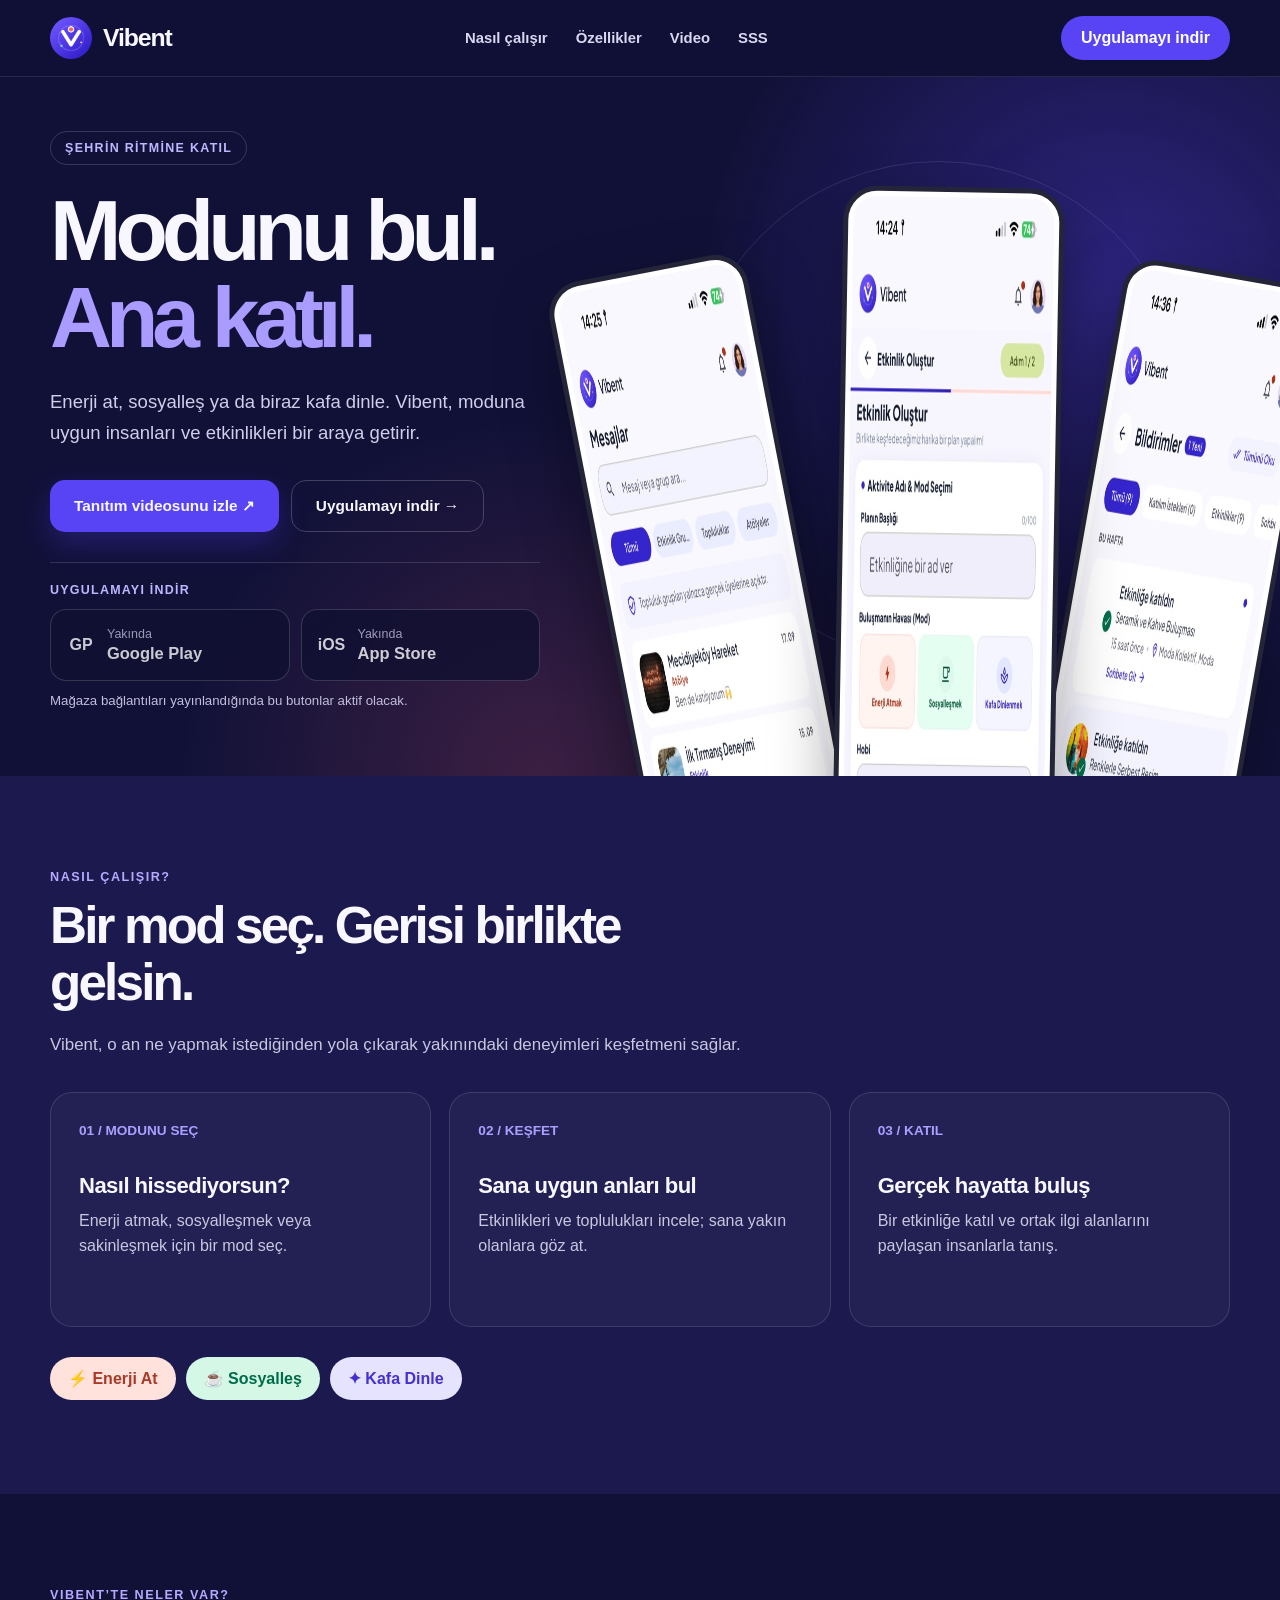
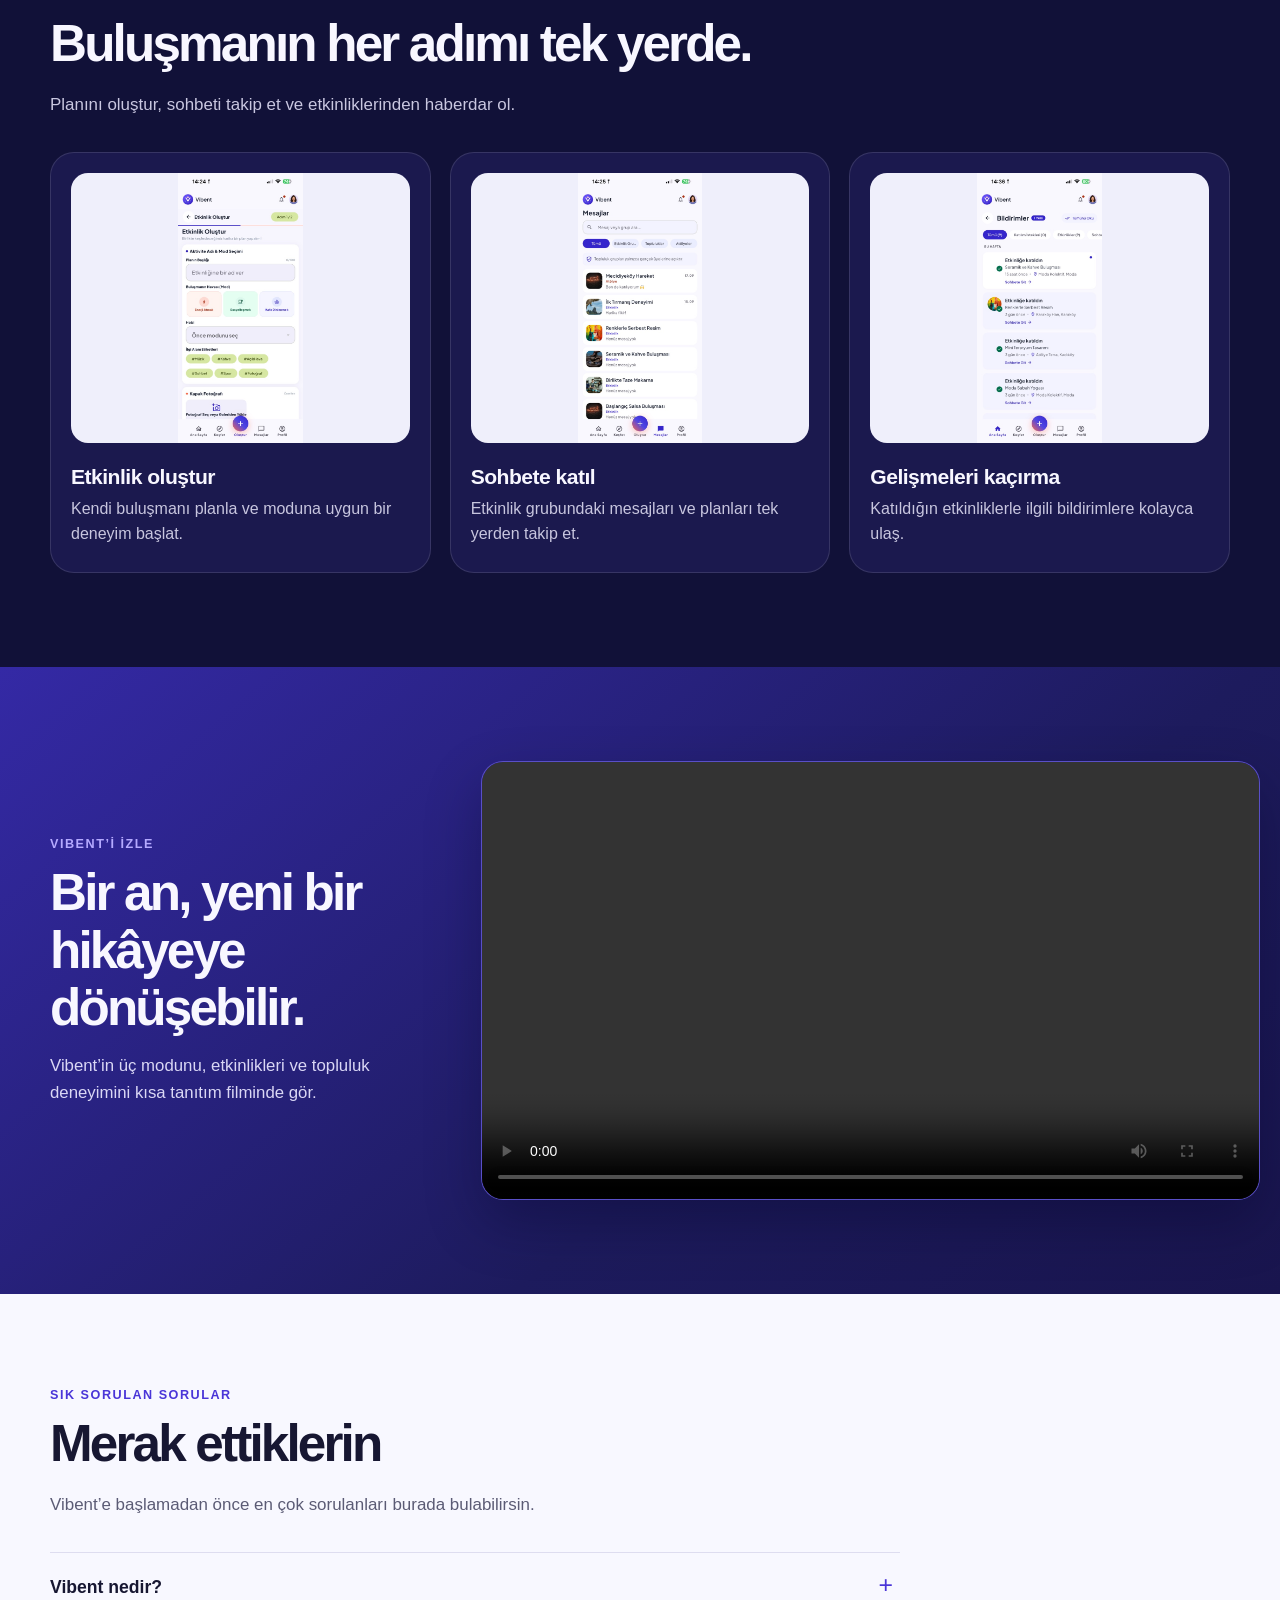
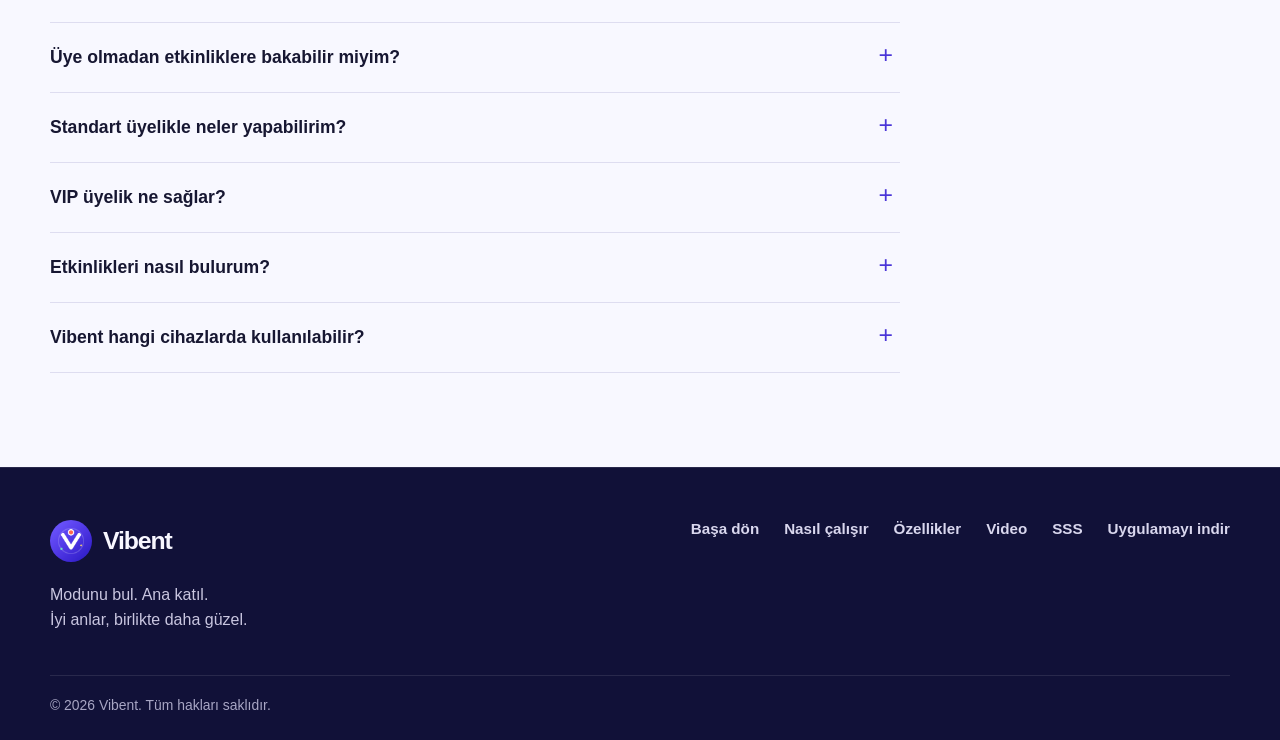
==== index.html @ 6abf18bc "deploy: publish Vibent landing site" ====
<!doctype html>
<html lang="tr">
<head>
  <meta charset="utf-8">
  <meta name="viewport" content="width=device-width, initial-scale=1">
  <meta name="theme-color" content="#171444">
  <meta name="description" content="Vibent ile moduna uygun etkinlikleri ve toplulukları keşfet. Yeni insanlarla gerçek hayatta buluş, istersen kendi etkinliğini oluştur.">
  <title>Vibent — Modunu bul. Ana katıl.</title>
  <link rel="icon" type="image/png" href="assets/vibent-icon.png">
  <style>
    :root { font-family: Inter, ui-sans-serif, -apple-system, BlinkMacSystemFont, "Segoe UI", sans-serif; color:#f8f7ff; background:#111138; scroll-behavior:smooth; }
    * { box-sizing:border-box; }
    body { margin:0; min-width:320px; }
    a { color:inherit; text-decoration:none; }
    button, summary { font:inherit; }
    img { display:block; max-width:100%; }
    section[id] { scroll-margin-top:92px; }
    .container { width:min(100% - 48px, 1180px); margin-inline:auto; }
    .site-header { position:sticky; top:0; z-index:30; background:rgba(17,17,56,.92); backdrop-filter:blur(18px); border-bottom:1px solid rgba(255,255,255,.1); }
    .header-inner { min-height:76px; display:flex; align-items:center; justify-content:space-between; gap:24px; }
    .brand { display:inline-flex; align-items:center; gap:11px; font-size:1.55rem; font-weight:800; letter-spacing:-.045em; white-space:nowrap; }
    .brand img { width:42px; height:42px; border-radius:50%; }
    .desktop-nav { display:flex; align-items:center; gap:28px; color:#dad8f0; font-size:.93rem; font-weight:600; }
    .desktop-nav a:hover, .footer-links a:hover { color:#fff; }
    .pill-link { display:inline-flex; align-items:center; justify-content:center; min-height:44px; padding:0 20px; border-radius:999px; background:#5844f5; color:#fff; font-weight:700; transition:background .2s, transform .2s; }
    .pill-link:hover { background:#7160ff; transform:translateY(-2px); }
    .mobile-nav { display:none; }
    .hero { position:relative; isolation:isolate; overflow:hidden; background:radial-gradient(circle at 87% 32%,rgba(91,69,246,.39),transparent 34%),radial-gradient(circle at 42% 100%,rgba(255,96,112,.18),transparent 35%),#111138; }
    .hero::before { content:""; position:absolute; z-index:-1; width:500px; height:500px; border:1px solid rgba(185,171,255,.15); border-radius:50%; right:7%; top:12%; }
    .hero-inner { min-height:650px; display:grid; grid-template-columns:48% 52%; align-items:center; gap:10px; padding-block:54px 65px; }
    .eyebrow { display:inline-flex; margin-bottom:22px; padding:9px 14px; border:1px solid rgba(255,255,255,.16); border-radius:999px; color:#beb7ff; font-size:.78rem; font-weight:800; letter-spacing:.105em; }
    h1 { margin:0; font-size:clamp(3.5rem,6.7vw,5.75rem); line-height:1.01; letter-spacing:-.07em; font-weight:850; }
    h1 span { color:#a99bff; }
    .hero-copy>p { max-width:480px; margin:27px 0 32px; color:#d1cee9; font-size:1.16rem; line-height:1.65; }
    .actions { display:flex; flex-wrap:wrap; gap:12px; }
    .button { display:inline-flex; align-items:center; justify-content:center; min-height:52px; padding:0 24px; border-radius:15px; font-size:.96rem; font-weight:750; transition:transform .2s, background .2s; }
    .button:hover { transform:translateY(-2px); }
    .button.primary { background:#5844f5; box-shadow:0 12px 28px rgba(80,55,230,.3); }
    .button.primary:hover { background:#7261ff; }
    .button.secondary { border:1px solid rgba(255,255,255,.2); }
    .button.secondary:hover { background:rgba(255,255,255,.08); }
    .phones { height:500px; position:relative; }
    .phone { position:absolute; width:33%; max-width:214px; padding:5px; border:5px solid #25253a; border-radius:34px; background:#fff; box-shadow:0 26px 62px rgba(0,0,0,.38); overflow:hidden; }
    .phone img { width:100%; border-radius:23px; }
    .phone.messages { left:2%; top:88px; transform:rotate(-11deg); }
    .phone.create { left:34%; top:16px; z-index:2; width:36%; max-width:226px; transform:rotate(1deg); }
    .phone.notifications { right:0; top:94px; transform:rotate(10deg); }
    .section { padding-block:94px; }
    .section-heading { max-width:720px; margin-bottom:34px; }
    .kicker { display:block; margin-bottom:13px; color:#b5aaff; font-size:.79rem; font-weight:800; letter-spacing:.12em; text-transform:uppercase; }
    h2 { margin:0; font-size:clamp(2.2rem,4vw,3.6rem); letter-spacing:-.055em; line-height:1.12; }
    .section-heading p { margin:19px 0 0; color:#c9c7e0; font-size:1.06rem; line-height:1.6; }
    .how { background:#1b194e; }
    .steps { display:grid; grid-template-columns:repeat(3,1fr); gap:18px; }
    .step { padding:28px; min-height:235px; border:1px solid rgba(255,255,255,.12); border-radius:22px; background:rgba(255,255,255,.035); }
    .step-number { display:inline-block; margin-bottom:35px; color:#aaa0ff; font-size:.85rem; font-weight:800; }
    .step h3 { margin:0 0 10px; font-size:1.38rem; letter-spacing:-.025em; }
    .step p { margin:0; color:#c9c7e0; line-height:1.55; }
    .moods { display:flex; flex-wrap:wrap; gap:10px; margin-top:30px; }
    .mood { display:inline-flex; padding:12px 18px; border-radius:999px; font-weight:700; }
    .mood.energy { color:#a93a29; background:#ffe2dc; }
    .mood.social { color:#006b4c; background:#d5f7e6; }
    .mood.calm { color:#4330cd; background:#e6e3ff; }
    .features { background:#111138; }
    .feature-list { display:grid; grid-template-columns:repeat(3,1fr); gap:19px; }
    .feature { padding:20px; border:1px solid rgba(255,255,255,.12); border-radius:24px; background:#1b194e; }
    .feature-image { height:270px; overflow:hidden; border-radius:17px; background:#efeffb; display:flex; justify-content:center; }
    .feature-image img { width:auto; height:100%; max-width:none; }
    .feature h3 { margin:22px 0 8px; font-size:1.32rem; letter-spacing:-.025em; }
    .feature p { margin:0 0 5px; color:#c8c6df; line-height:1.55; }
    .video-section { background:linear-gradient(140deg,#3429a5,#1d1b5d 62%,#19154e); }
    .hero-store { max-width:490px; margin-top:30px; padding-top:20px; border-top:1px solid rgba(255,255,255,.14); scroll-margin-top:110px; }
    .hero-store-label { display:block; margin-bottom:12px; color:#beb7ff; font-size:.78rem; font-weight:800; letter-spacing:.1em; }
    .store-buttons { display:grid; grid-template-columns:repeat(2,minmax(0,1fr)); gap:11px; }
    .store-badge { display:flex; align-items:center; gap:11px; width:100%; min-height:72px; padding:12px 15px; border:1px solid rgba(255,255,255,.2); border-radius:16px; background:#101031; color:#fff; text-align:left; cursor:not-allowed; opacity:.78; }
    .store-symbol { flex:none; width:30px; font-size:1rem; font-weight:800; line-height:1; text-align:center; }
    .store-badge small, .store-badge strong { display:block; }
    .store-badge small { margin-bottom:3px; color:#c2bfdc; font-size:.78rem; }
    .store-badge strong { font-size:1.03rem; line-height:1.2; }
    .download-note { margin:11px 0 0!important; color:#c2bfdc!important; font-size:.83rem!important; line-height:1.4!important; }
    .video-layout { display:grid; grid-template-columns:34% 66%; align-items:center; gap:30px; }
    .video-layout p { color:#dad7f5; line-height:1.6; font-size:1.05rem; }
    .video-frame { overflow:hidden; border:1px solid rgba(255,255,255,.2); border-radius:22px; box-shadow:0 23px 55px rgba(4,3,33,.3); background:#3023b9; }
    .video-frame video { width:100%; aspect-ratio:16/9; display:block; }
    .faq { background:#f8f8ff; color:#171732; }
    .faq .kicker { color:#4a35d8; }
    .faq .section-heading p { color:#5b5b75; }
    .faq-list { max-width:850px; }
    .faq-list details { border-bottom:1px solid #deddf0; }
    .faq-list details:first-child { border-top:1px solid #deddf0; }
    .faq-list summary { list-style:none; cursor:pointer; position:relative; padding:24px 43px 24px 0; font-size:1.1rem; font-weight:700; }
    .faq-list summary::-webkit-details-marker { display:none; }
    .faq-list summary::after { content:"+"; position:absolute; right:7px; top:18px; font-size:1.55rem; font-weight:400; color:#4a35d8; }
    .faq-list details[open] summary::after { content:"−"; }
    .faq-list details p { max-width:720px; margin:0 0 24px; color:#53536f; line-height:1.65; }
    .site-footer { background:#111138; border-top:1px solid rgba(255,255,255,.1); }
    .footer-main { display:flex; justify-content:space-between; gap:30px; padding-block:52px 42px; }
    .footer-main p { max-width:330px; margin:17px 0 0; color:#c9c6e0; line-height:1.55; }
    .footer-links { display:flex; flex-wrap:wrap; align-items:start; gap:17px 25px; color:#d9d7ee; font-weight:600; font-size:.95rem; }
    .footer-bottom { padding:21px 0 27px; border-top:1px solid rgba(255,255,255,.1); color:#a8a6c4; font-size:.87rem; }
    :focus-visible { outline:3px solid #f7bb71; outline-offset:4px; }
    @media (max-width:980px) { .desktop-nav { gap:14px; } .hero-inner { grid-template-columns:1fr; padding-bottom:30px; } .hero-copy { max-width:700px; } .phones { width:min(620px,100%); margin:auto; height:480px; } .video-layout { grid-template-columns:1fr; } }
    @media (max-width:720px) { .container { width:min(100% - 32px, 1180px); } .desktop-nav, .header-inner>.pill-link { display:none; } .mobile-nav { display:block; position:relative; } .mobile-nav summary { list-style:none; display:flex; align-items:center; justify-content:center; width:44px; height:44px; border:1px solid rgba(255,255,255,.2); border-radius:12px; cursor:pointer; font-size:1.4rem; } .mobile-nav summary::-webkit-details-marker { display:none; } .mobile-menu { position:absolute; right:0; top:52px; display:flex; flex-direction:column; gap:0; min-width:220px; padding:8px; border:1px solid rgba(255,255,255,.16); border-radius:16px; background:#24215b; box-shadow:0 15px 30px rgba(0,0,0,.3); } .mobile-menu a { padding:12px 13px; border-radius:9px; font-weight:600; } .mobile-menu a:hover { background:rgba(255,255,255,.1); } .header-inner { min-height:68px; } .hero-inner { min-height:0; padding-block:52px 10px; } h1 { font-size:clamp(3.45rem,12vw,5rem); } .phones { height:430px; } .section { padding-block:68px; } .steps, .feature-list { grid-template-columns:1fr; } .step { min-height:0; } .step-number { margin-bottom:18px; } .feature { display:grid; grid-template-columns:150px 1fr; column-gap:20px; align-items:center; } .feature-image { grid-row:span 2; height:210px; } .feature h3 { margin-top:0; } .footer-main { flex-direction:column; } }
    @media (max-width:490px) { .hero-copy>p { font-size:1.04rem; } .phones { height:345px; width:116%; margin-left:-8%; } .phone { border-width:3px; padding:3px; border-radius:23px; } .phone img { border-radius:17px; } .phone.messages { top:55px; } .phone.create { top:9px; } .phone.notifications { top:62px; } .feature { display:block; } .feature-image { height:230px; } .store-badge { gap:7px; padding:10px; } .store-symbol { width:24px; font-size:.85rem; } .store-badge strong { font-size:.93rem; } .footer-links { display:grid; grid-template-columns:repeat(2,1fr); } }
    @media (prefers-reduced-motion:reduce) { :root { scroll-behavior:auto; } *,*::before,*::after { transition:none!important; animation:none!important; } }
  </style>
</head>
<body>
  <header class="site-header" id="ust">
    <div class="container header-inner">
      <a class="brand" href="#ust" aria-label="Vibent, sayfanın başına dön"><img src="assets/vibent-icon.png" alt=""><span>Vibent</span></a>
      <nav class="desktop-nav" aria-label="Ana menü">
        <a href="#nasil-calisir">Nasıl çalışır</a><a href="#ozellikler">Özellikler</a><a href="#video">Video</a><a href="#sss">SSS</a>
      </nav>
      <a class="pill-link" href="#indir">Uygulamayı indir</a>
      <details class="mobile-nav"><summary aria-label="Menüyü aç">☰</summary><nav class="mobile-menu" aria-label="Mobil menü"><a href="#nasil-calisir">Nasıl çalışır</a><a href="#ozellikler">Özellikler</a><a href="#video">Video</a><a href="#sss">SSS</a><a href="#indir">Uygulamayı indir</a></nav></details>
    </div>
  </header>
  <main>
    <section class="hero" aria-labelledby="hero-title">
      <div class="container hero-inner">
        <div class="hero-copy">
          <span class="eyebrow">ŞEHRİN RİTMİNE KATIL</span>
          <h1 id="hero-title">Modunu bul.<br><span>Ana katıl.</span></h1>
          <p>Enerji at, sosyalleş ya da biraz kafa dinle. Vibent, moduna uygun insanları ve etkinlikleri bir araya getirir.</p>
          <div class="actions"><a class="button primary" href="#video">Tanıtım videosunu izle ↗</a><a class="button secondary" href="#indir">Uygulamayı indir →</a></div>
          <div class="hero-store" id="indir" aria-label="Uygulama mağazaları">
            <span class="hero-store-label">UYGULAMAYI İNDİR</span>
            <div class="store-buttons">
              <button class="store-badge" type="button" disabled aria-label="Google Play indirme bağlantısı yakında"><span class="store-symbol" aria-hidden="true">GP</span><span><small>Yakında</small><strong>Google Play</strong></span></button>
              <button class="store-badge" type="button" disabled aria-label="App Store indirme bağlantısı yakında"><span class="store-symbol" aria-hidden="true">iOS</span><span><small>Yakında</small><strong>App Store</strong></span></button>
            </div>
            <p class="download-note">Mağaza bağlantıları yayınlandığında bu butonlar aktif olacak.</p>
          </div>
        </div>
        <div class="phones" aria-label="Vibent uygulamasının gerçek ekranları">
          <div class="phone messages"><img src="assets/messages.jpg" alt="Vibent mesajlar ekranı" width="461" height="1000"></div>
          <div class="phone create"><img src="assets/create.jpg" alt="Vibent etkinlik oluşturma ekranı" width="461" height="1000"></div>
          <div class="phone notifications"><img src="assets/notifications.jpg" alt="Vibent bildirimler ekranı" width="461" height="1000"></div>
        </div>
      </div>
    </section>
    <section class="section how" id="nasil-calisir" aria-labelledby="how-title">
      <div class="container">
        <div class="section-heading"><span class="kicker">NASIL ÇALIŞIR?</span><h2 id="how-title">Bir mod seç. Gerisi birlikte gelsin.</h2><p>Vibent, o an ne yapmak istediğinden yola çıkarak yakınındaki deneyimleri keşfetmeni sağlar.</p></div>
        <div class="steps">
          <article class="step"><span class="step-number">01 / MODUNU SEÇ</span><h3>Nasıl hissediyorsun?</h3><p>Enerji atmak, sosyalleşmek veya sakinleşmek için bir mod seç.</p></article>
          <article class="step"><span class="step-number">02 / KEŞFET</span><h3>Sana uygun anları bul</h3><p>Etkinlikleri ve toplulukları incele; sana yakın olanlara göz at.</p></article>
          <article class="step"><span class="step-number">03 / KATIL</span><h3>Gerçek hayatta buluş</h3><p>Bir etkinliğe katıl ve ortak ilgi alanlarını paylaşan insanlarla tanış.</p></article>
        </div>
        <div class="moods" aria-label="Vibent modları"><span class="mood energy">⚡ Enerji At</span><span class="mood social">☕ Sosyalleş</span><span class="mood calm">✦ Kafa Dinle</span></div>
      </div>
    </section>
    <section class="section features" id="ozellikler" aria-labelledby="features-title">
      <div class="container">
        <div class="section-heading"><span class="kicker">VIBENT’TE NELER VAR?</span><h2 id="features-title">Buluşmanın her adımı tek yerde.</h2><p>Planını oluştur, sohbeti takip et ve etkinliklerinden haberdar ol.</p></div>
        <div class="feature-list">
          <article class="feature"><div class="feature-image"><img src="assets/create.jpg" alt="Etkinlik oluşturma ekranı" loading="lazy" width="461" height="1000"></div><h3>Etkinlik oluştur</h3><p>Kendi buluşmanı planla ve moduna uygun bir deneyim başlat.</p></article>
          <article class="feature"><div class="feature-image"><img src="assets/messages.jpg" alt="Etkinlik mesajları ekranı" loading="lazy" width="461" height="1000"></div><h3>Sohbete katıl</h3><p>Etkinlik grubundaki mesajları ve planları tek yerden takip et.</p></article>
          <article class="feature"><div class="feature-image"><img src="assets/notifications.jpg" alt="Bildirimler ekranı" loading="lazy" width="461" height="1000"></div><h3>Gelişmeleri kaçırma</h3><p>Katıldığın etkinliklerle ilgili bildirimlere kolayca ulaş.</p></article>
        </div>
      </div>
    </section>
    <section class="section video-section" id="video" aria-labelledby="video-title">
      <div class="container video-layout">
        <div><span class="kicker">VIBENT’İ İZLE</span><h2 id="video-title">Bir an, yeni bir hikâyeye dönüşebilir.</h2><p>Vibent’in üç modunu, etkinlikleri ve topluluk deneyimini kısa tanıtım filminde gör.</p></div>
        <div class="video-frame"><video controls preload="metadata" playsinline aria-label="Vibent tanıtım videosu"><source src="assets/vibent-tanitim.mp4" type="video/mp4">Tarayıcın video oynatmayı desteklemiyor.</video></div>
      </div>
    </section>
    <section class="section faq" id="sss" aria-labelledby="faq-title">
      <div class="container">
        <div class="section-heading"><span class="kicker">SIK SORULAN SORULAR</span><h2 id="faq-title">Merak ettiklerin</h2><p>Vibent’e başlamadan önce en çok sorulanları burada bulabilirsin.</p></div>
        <div class="faq-list">
          <details><summary>Vibent nedir?</summary><p>Vibent; moduna, ilgine ve bulunduğun yere uygun etkinlikleri ve toplulukları keşfetmene yardımcı olan bir buluşma uygulamasıdır.</p></details>
          <details><summary>Üye olmadan etkinliklere bakabilir miyim?</summary><p>Evet. Misafir olarak etkinlikleri ve detaylarını inceleyebilirsin. Katılmak için hesap oluşturman veya giriş yapman gerekir.</p></details>
          <details><summary>Standart üyelikle neler yapabilirim?</summary><p>Giriş yaptıktan sonra etkinliklere ve topluluklara katılabilirsin. Mesajlaşma ve etkinlik oluşturma VIP üyeliğe dahildir.</p></details>
          <details><summary>VIP üyelik ne sağlar?</summary><p>VIP üyeler etkinlik ve topluluklara katılmanın yanında mesajlaşabilir ve kendi etkinliklerini oluşturabilir.</p></details>
          <details><summary>Etkinlikleri nasıl bulurum?</summary><p>Enerji At, Sosyalleş veya Kafa Dinle modlarından birini seçerek sana uygun etkinlikleri keşfedebilirsin. Konuma göre yakınındaki etkinliklere de bakabilirsin.</p></details>
          <details><summary>Vibent hangi cihazlarda kullanılabilir?</summary><p>Vibent, iPhone ve Android telefonlar için geliştiriliyor. Mağaza bağlantıları hazır olduğunda bu sayfaya eklenecek.</p></details>
        </div>
      </div>
    </section>
  </main>
  <footer class="site-footer">
    <div class="container footer-main">
      <div><a class="brand" href="#ust"><img src="assets/vibent-icon.png" alt=""><span>Vibent</span></a><p>Modunu bul. Ana katıl.<br>İyi anlar, birlikte daha güzel.</p></div>
      <nav class="footer-links" aria-label="Alt menü"><a href="#ust">Başa dön</a><a href="#nasil-calisir">Nasıl çalışır</a><a href="#ozellikler">Özellikler</a><a href="#video">Video</a><a href="#sss">SSS</a><a href="#indir">Uygulamayı indir</a></nav>
    </div>
    <div class="container footer-bottom">© 2026 Vibent. Tüm hakları saklıdır.</div>
  </footer>
  <script>
    document.querySelectorAll('.mobile-menu a').forEach((link) => {
      link.addEventListener('click', () => { document.querySelector('.mobile-nav').open = false; });
    });
  </script>
</body>
</html>
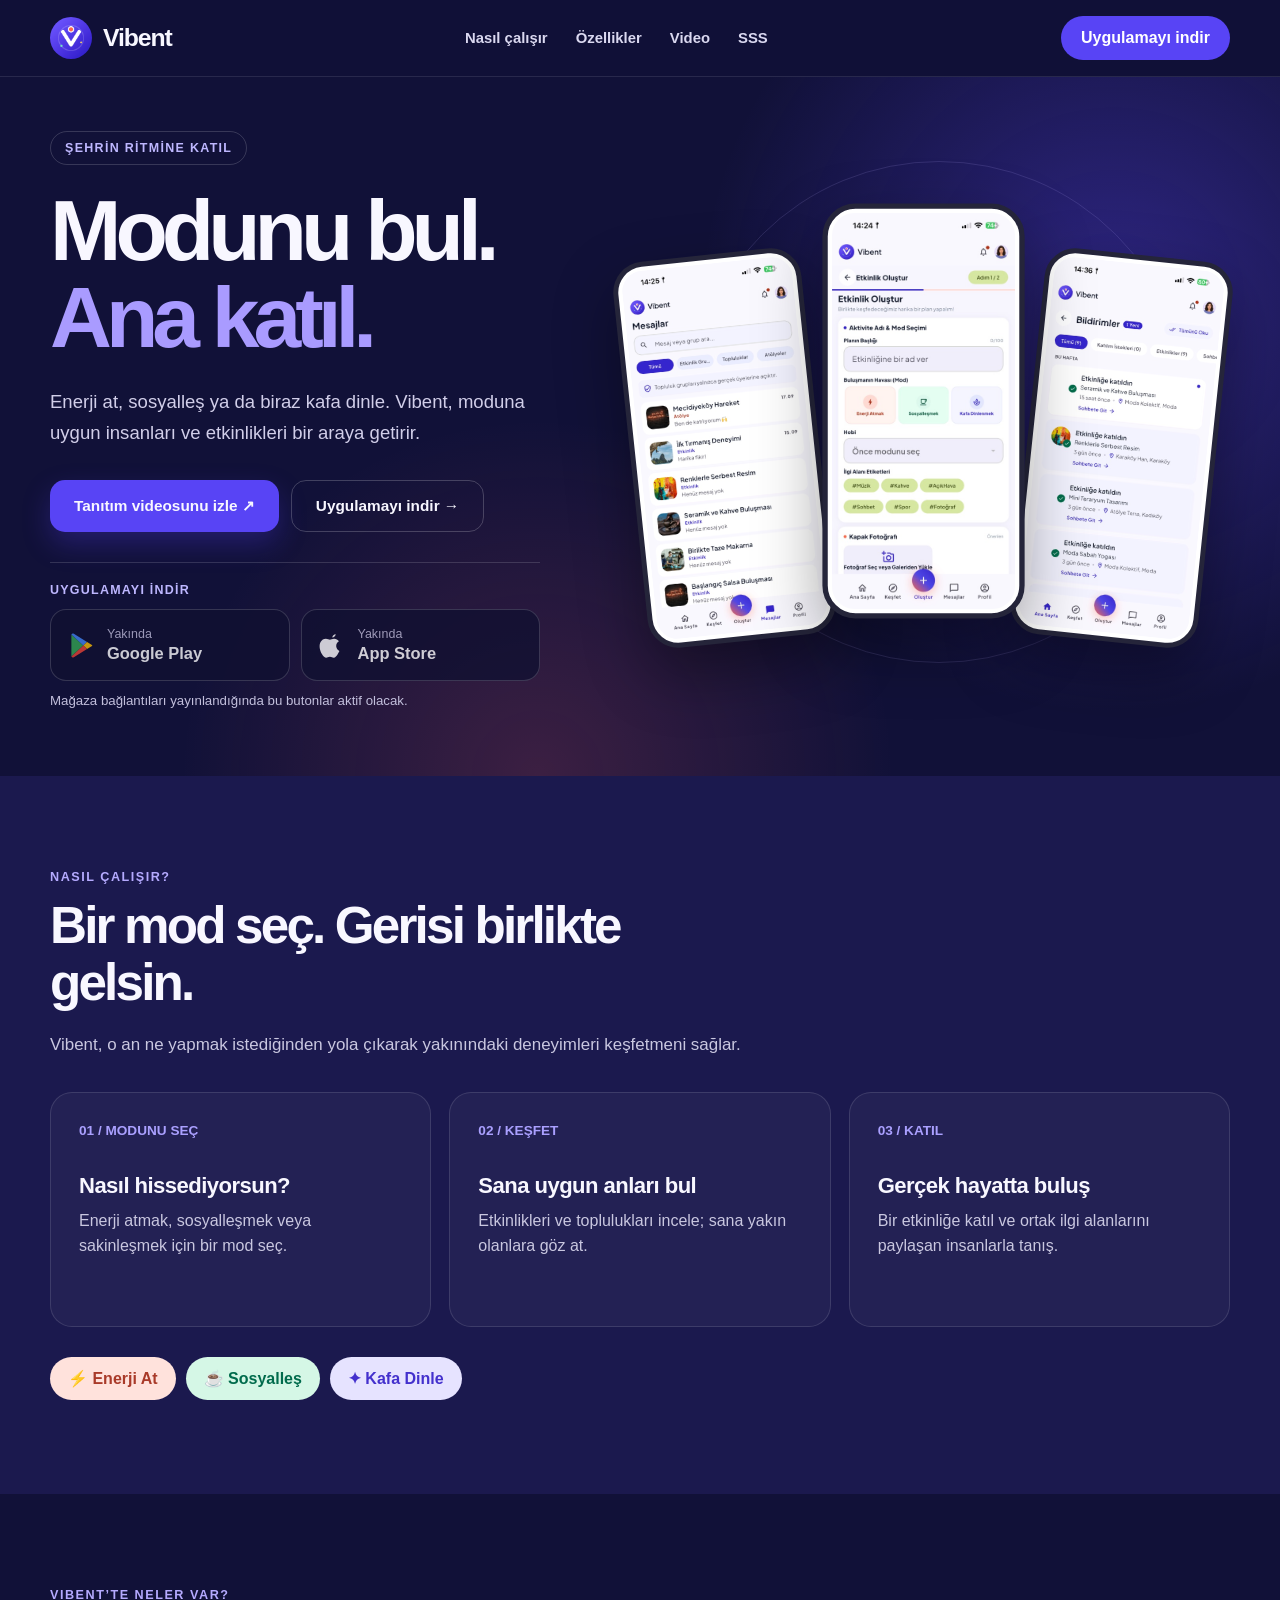
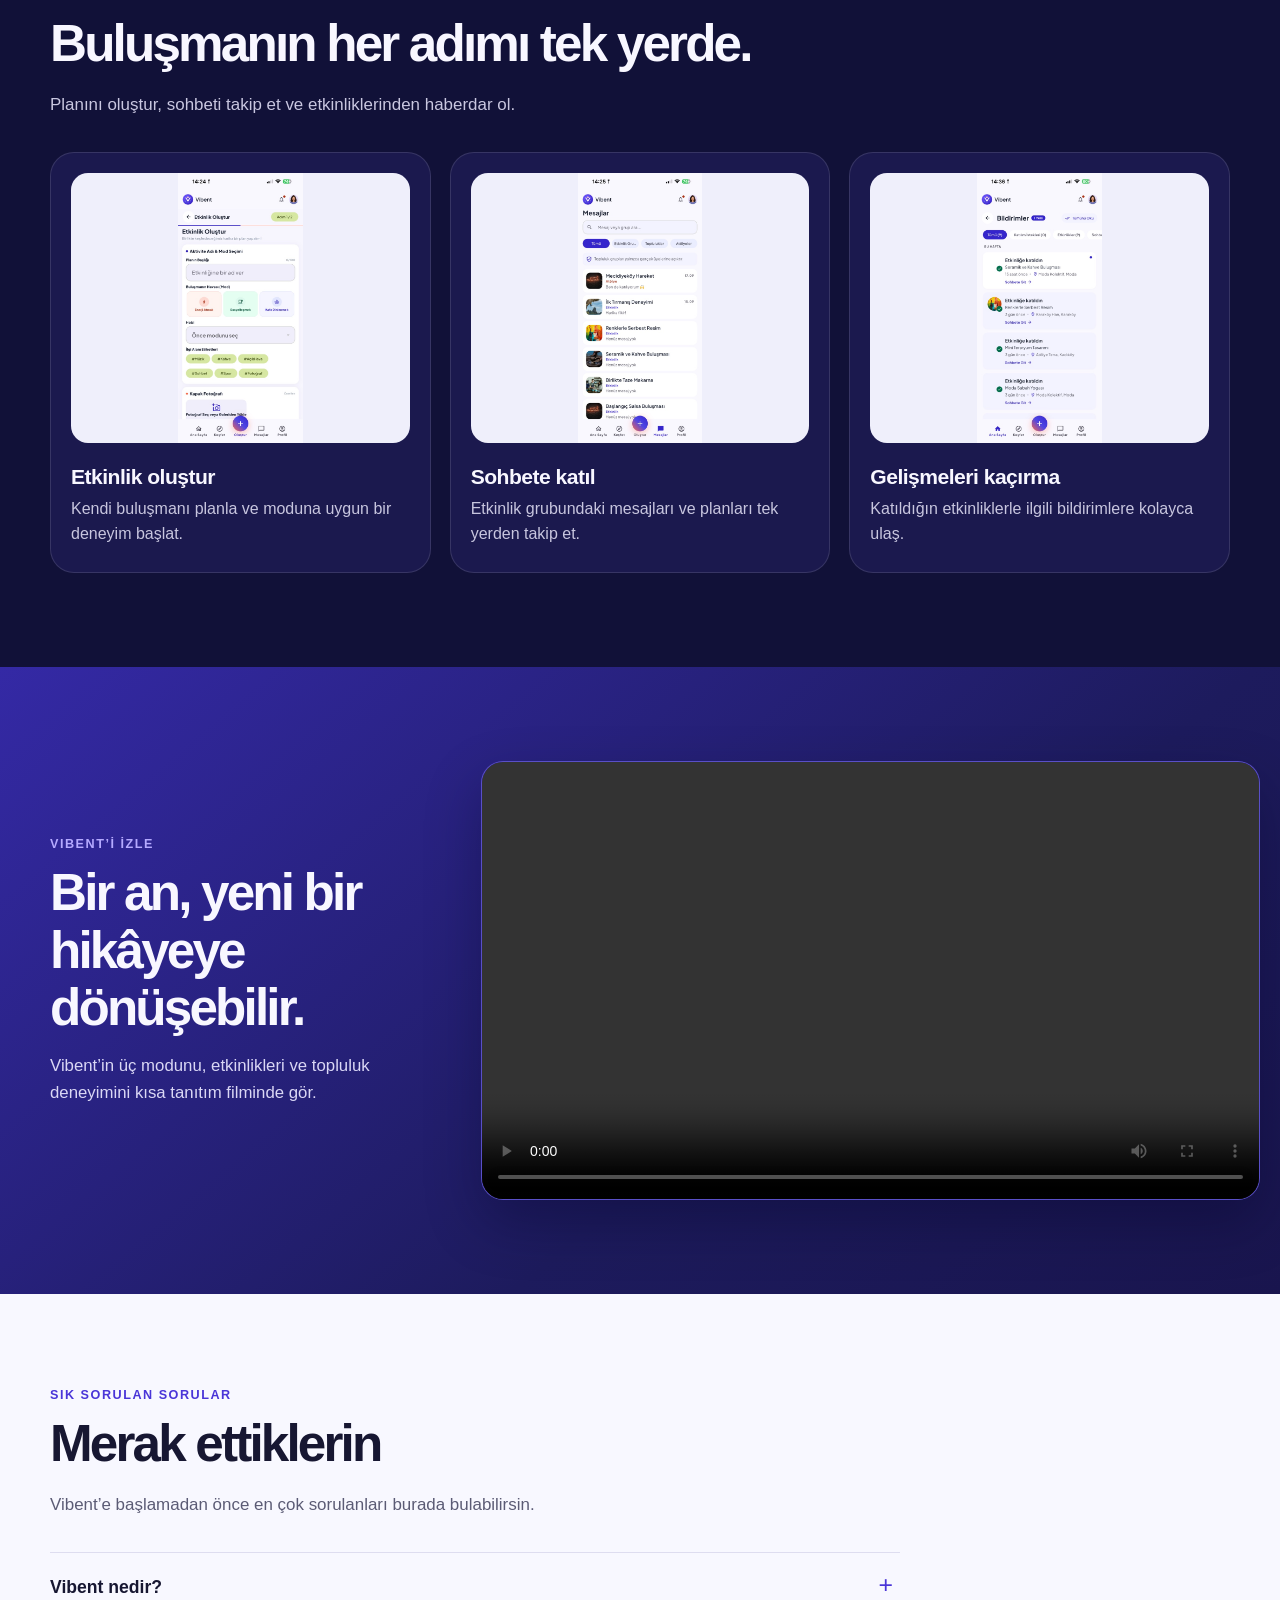
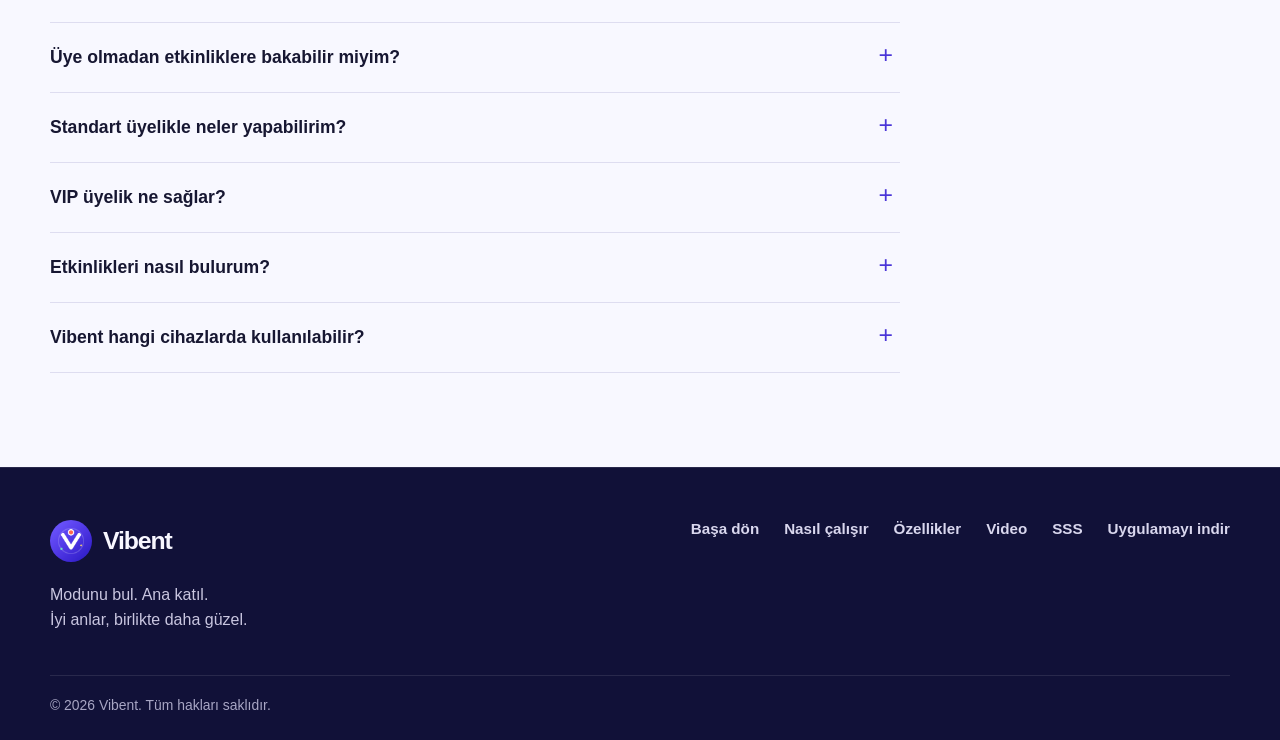
==== commit de6b3981: "Fix promo hero screens and store icons" ====
--- a/index.html
+++ b/index.html
@@ -27,7 +27,7 @@
     .mobile-nav { display:none; }
     .hero { position:relative; isolation:isolate; overflow:hidden; background:radial-gradient(circle at 87% 32%,rgba(91,69,246,.39),transparent 34%),radial-gradient(circle at 42% 100%,rgba(255,96,112,.18),transparent 35%),#111138; }
     .hero::before { content:""; position:absolute; z-index:-1; width:500px; height:500px; border:1px solid rgba(185,171,255,.15); border-radius:50%; right:7%; top:12%; }
-    .hero-inner { min-height:650px; display:grid; grid-template-columns:48% 52%; align-items:center; gap:10px; padding-block:54px 65px; }
+    .hero-inner { min-height:650px; display:grid; grid-template-columns:minmax(0,48%) minmax(0,52%); align-items:center; gap:0; padding-block:54px 65px; }
     .eyebrow { display:inline-flex; margin-bottom:22px; padding:9px 14px; border:1px solid rgba(255,255,255,.16); border-radius:999px; color:#beb7ff; font-size:.78rem; font-weight:800; letter-spacing:.105em; }
     h1 { margin:0; font-size:clamp(3.5rem,6.7vw,5.75rem); line-height:1.01; letter-spacing:-.07em; font-weight:850; }
     h1 span { color:#a99bff; }
@@ -39,12 +39,12 @@
     .button.primary:hover { background:#7261ff; }
     .button.secondary { border:1px solid rgba(255,255,255,.2); }
     .button.secondary:hover { background:rgba(255,255,255,.08); }
-    .phones { height:500px; position:relative; }
-    .phone { position:absolute; width:33%; max-width:214px; padding:5px; border:5px solid #25253a; border-radius:34px; background:#fff; box-shadow:0 26px 62px rgba(0,0,0,.38); overflow:hidden; }
-    .phone img { width:100%; border-radius:23px; }
-    .phone.messages { left:2%; top:88px; transform:rotate(-11deg); }
-    .phone.create { left:34%; top:16px; z-index:2; width:36%; max-width:226px; transform:rotate(1deg); }
-    .phone.notifications { right:0; top:94px; transform:rotate(10deg); }
+    .phones { min-width:0; display:grid; grid-template-columns:repeat(3,minmax(0,1fr)); align-items:center; gap:10px; padding:22px 14px; }
+    .phone { position:relative; width:100%; padding:4px; border:5px solid #25253a; border-radius:31px; background:#fff; box-shadow:0 26px 62px rgba(0,0,0,.38); overflow:hidden; }
+    .phone img { width:100%; height:auto; aspect-ratio:461 / 1000; border-radius:21px; object-fit:contain; }
+    .phone.messages { transform:translateY(27px) rotate(-6deg); }
+    .phone.create { z-index:2; transform:translateY(-10px) scale(1.07); }
+    .phone.notifications { transform:translateY(27px) rotate(6deg); }
     .section { padding-block:94px; }
     .section-heading { max-width:720px; margin-bottom:34px; }
     .kicker { display:block; margin-bottom:13px; color:#b5aaff; font-size:.79rem; font-weight:800; letter-spacing:.12em; text-transform:uppercase; }
@@ -73,7 +73,8 @@
     .hero-store-label { display:block; margin-bottom:12px; color:#beb7ff; font-size:.78rem; font-weight:800; letter-spacing:.1em; }
     .store-buttons { display:grid; grid-template-columns:repeat(2,minmax(0,1fr)); gap:11px; }
     .store-badge { display:flex; align-items:center; gap:11px; width:100%; min-height:72px; padding:12px 15px; border:1px solid rgba(255,255,255,.2); border-radius:16px; background:#101031; color:#fff; text-align:left; cursor:not-allowed; opacity:.78; }
-    .store-symbol { flex:none; width:30px; font-size:1rem; font-weight:800; line-height:1; text-align:center; }
+    .store-symbol { display:inline-flex; align-items:center; justify-content:center; flex:none; width:30px; height:32px; }
+    .store-symbol svg { display:block; width:27px; height:27px; }
     .store-badge small, .store-badge strong { display:block; }
     .store-badge small { margin-bottom:3px; color:#c2bfdc; font-size:.78rem; }
     .store-badge strong { font-size:1.03rem; line-height:1.2; }
@@ -99,9 +100,9 @@
     .footer-links { display:flex; flex-wrap:wrap; align-items:start; gap:17px 25px; color:#d9d7ee; font-weight:600; font-size:.95rem; }
     .footer-bottom { padding:21px 0 27px; border-top:1px solid rgba(255,255,255,.1); color:#a8a6c4; font-size:.87rem; }
     :focus-visible { outline:3px solid #f7bb71; outline-offset:4px; }
-    @media (max-width:980px) { .desktop-nav { gap:14px; } .hero-inner { grid-template-columns:1fr; padding-bottom:30px; } .hero-copy { max-width:700px; } .phones { width:min(620px,100%); margin:auto; height:480px; } .video-layout { grid-template-columns:1fr; } }
-    @media (max-width:720px) { .container { width:min(100% - 32px, 1180px); } .desktop-nav, .header-inner>.pill-link { display:none; } .mobile-nav { display:block; position:relative; } .mobile-nav summary { list-style:none; display:flex; align-items:center; justify-content:center; width:44px; height:44px; border:1px solid rgba(255,255,255,.2); border-radius:12px; cursor:pointer; font-size:1.4rem; } .mobile-nav summary::-webkit-details-marker { display:none; } .mobile-menu { position:absolute; right:0; top:52px; display:flex; flex-direction:column; gap:0; min-width:220px; padding:8px; border:1px solid rgba(255,255,255,.16); border-radius:16px; background:#24215b; box-shadow:0 15px 30px rgba(0,0,0,.3); } .mobile-menu a { padding:12px 13px; border-radius:9px; font-weight:600; } .mobile-menu a:hover { background:rgba(255,255,255,.1); } .header-inner { min-height:68px; } .hero-inner { min-height:0; padding-block:52px 10px; } h1 { font-size:clamp(3.45rem,12vw,5rem); } .phones { height:430px; } .section { padding-block:68px; } .steps, .feature-list { grid-template-columns:1fr; } .step { min-height:0; } .step-number { margin-bottom:18px; } .feature { display:grid; grid-template-columns:150px 1fr; column-gap:20px; align-items:center; } .feature-image { grid-row:span 2; height:210px; } .feature h3 { margin-top:0; } .footer-main { flex-direction:column; } }
-    @media (max-width:490px) { .hero-copy>p { font-size:1.04rem; } .phones { height:345px; width:116%; margin-left:-8%; } .phone { border-width:3px; padding:3px; border-radius:23px; } .phone img { border-radius:17px; } .phone.messages { top:55px; } .phone.create { top:9px; } .phone.notifications { top:62px; } .feature { display:block; } .feature-image { height:230px; } .store-badge { gap:7px; padding:10px; } .store-symbol { width:24px; font-size:.85rem; } .store-badge strong { font-size:.93rem; } .footer-links { display:grid; grid-template-columns:repeat(2,1fr); } }
+    @media (max-width:980px) { .desktop-nav { gap:14px; } .hero-inner { grid-template-columns:1fr; padding-bottom:30px; } .hero-copy { max-width:700px; } .phones { width:min(620px,100%); margin:auto; } .video-layout { grid-template-columns:1fr; } }
+    @media (max-width:720px) { .container { width:min(100% - 32px, 1180px); } .desktop-nav, .header-inner>.pill-link { display:none; } .mobile-nav { display:block; position:relative; } .mobile-nav summary { list-style:none; display:flex; align-items:center; justify-content:center; width:44px; height:44px; border:1px solid rgba(255,255,255,.2); border-radius:12px; cursor:pointer; font-size:1.4rem; } .mobile-nav summary::-webkit-details-marker { display:none; } .mobile-menu { position:absolute; right:0; top:52px; display:flex; flex-direction:column; gap:0; min-width:220px; padding:8px; border:1px solid rgba(255,255,255,.16); border-radius:16px; background:#24215b; box-shadow:0 15px 30px rgba(0,0,0,.3); } .mobile-menu a { padding:12px 13px; border-radius:9px; font-weight:600; } .mobile-menu a:hover { background:rgba(255,255,255,.1); } .header-inner { min-height:68px; } .hero-inner { min-height:0; padding-block:52px 10px; } h1 { font-size:clamp(3.45rem,12vw,5rem); } .phones { padding-block:38px; } .section { padding-block:68px; } .steps, .feature-list { grid-template-columns:1fr; } .step { min-height:0; } .step-number { margin-bottom:18px; } .feature { display:grid; grid-template-columns:150px 1fr; column-gap:20px; align-items:center; } .feature-image { grid-row:span 2; height:210px; } .feature h3 { margin-top:0; } .footer-main { flex-direction:column; } }
+    @media (max-width:490px) { .hero-copy>p { font-size:1.04rem; } .phones { gap:5px; padding:28px 7px 40px; } .phone { border-width:3px; padding:3px; border-radius:20px; } .phone img { border-radius:14px; } .phone.messages, .phone.notifications { transform:translateY(13px) rotate(0deg); } .phone.create { transform:translateY(-5px) scale(1.07); } .feature { display:block; } .feature-image { height:230px; } .store-badge { gap:7px; padding:10px; } .store-symbol { width:24px; } .store-symbol svg { width:23px; height:23px; } .store-badge strong { font-size:.93rem; } .footer-links { display:grid; grid-template-columns:repeat(2,1fr); } }
     @media (prefers-reduced-motion:reduce) { :root { scroll-behavior:auto; } *,*::before,*::after { transition:none!important; animation:none!important; } }
   </style>
 </head>
@@ -127,8 +128,8 @@
           <div class="hero-store" id="indir" aria-label="Uygulama mağazaları">
             <span class="hero-store-label">UYGULAMAYI İNDİR</span>
             <div class="store-buttons">
-              <button class="store-badge" type="button" disabled aria-label="Google Play indirme bağlantısı yakında"><span class="store-symbol" aria-hidden="true">GP</span><span><small>Yakında</small><strong>Google Play</strong></span></button>
-              <button class="store-badge" type="button" disabled aria-label="App Store indirme bağlantısı yakında"><span class="store-symbol" aria-hidden="true">iOS</span><span><small>Yakında</small><strong>App Store</strong></span></button>
+              <button class="store-badge" type="button" disabled aria-label="Google Play indirme bağlantısı yakında"><span class="store-symbol" aria-hidden="true"><svg viewBox="0 0 32 32" xmlns="http://www.w3.org/2000/svg"><path fill="#34A853" d="M4 2.9v26.2L18.1 16z"/><path fill="#4285F4" d="M4 2.9 18.1 16l4.5-4.2L6.9 2.2C5.8 1.5 4.8 1.8 4 2.9z"/><path fill="#FBBC04" d="m18.1 16 4.5-4.2 5.3 3.2c1.2.7 1.2 1.3 0 2l-5.3 3.2z"/><path fill="#EA4335" d="m4 29.1 14.1-13.1 4.5 4.2-15.7 9.6c-1.1.7-2.1.4-2.9-.7z"/></svg></span><span><small>Yakında</small><strong>Google Play</strong></span></button>
+              <button class="store-badge" type="button" disabled aria-label="App Store indirme bağlantısı yakında"><span class="store-symbol" aria-hidden="true"><svg viewBox="0 0 24 24" xmlns="http://www.w3.org/2000/svg" fill="currentColor"><path d="M15.8 2c-.3 1.4-1.5 2.7-3.1 2.9.1-1.5 1.4-2.8 3.1-2.9ZM19 16.9c-.5 1.2-.8 1.7-1.5 2.8-.9 1.4-2.1 3.1-3.6 3.1-1.3 0-1.6-.8-3.3-.8-1.7 0-2.1.8-3.4.8-1.5.1-2.7-1.6-3.6-3C1.3 16.2.8 11.5 2.3 8.9c1-1.8 2.8-2.9 4.7-2.9 1.5 0 2.7.9 3.6.9.8 0 2.2-1 3.9-.9 1.6.1 3.1.9 4.1 2.2-3.5 1.9-3 6.8.4 8.7Z"/></svg></span><span><small>Yakında</small><strong>App Store</strong></span></button>
             </div>
             <p class="download-note">Mağaza bağlantıları yayınlandığında bu butonlar aktif olacak.</p>
           </div>
